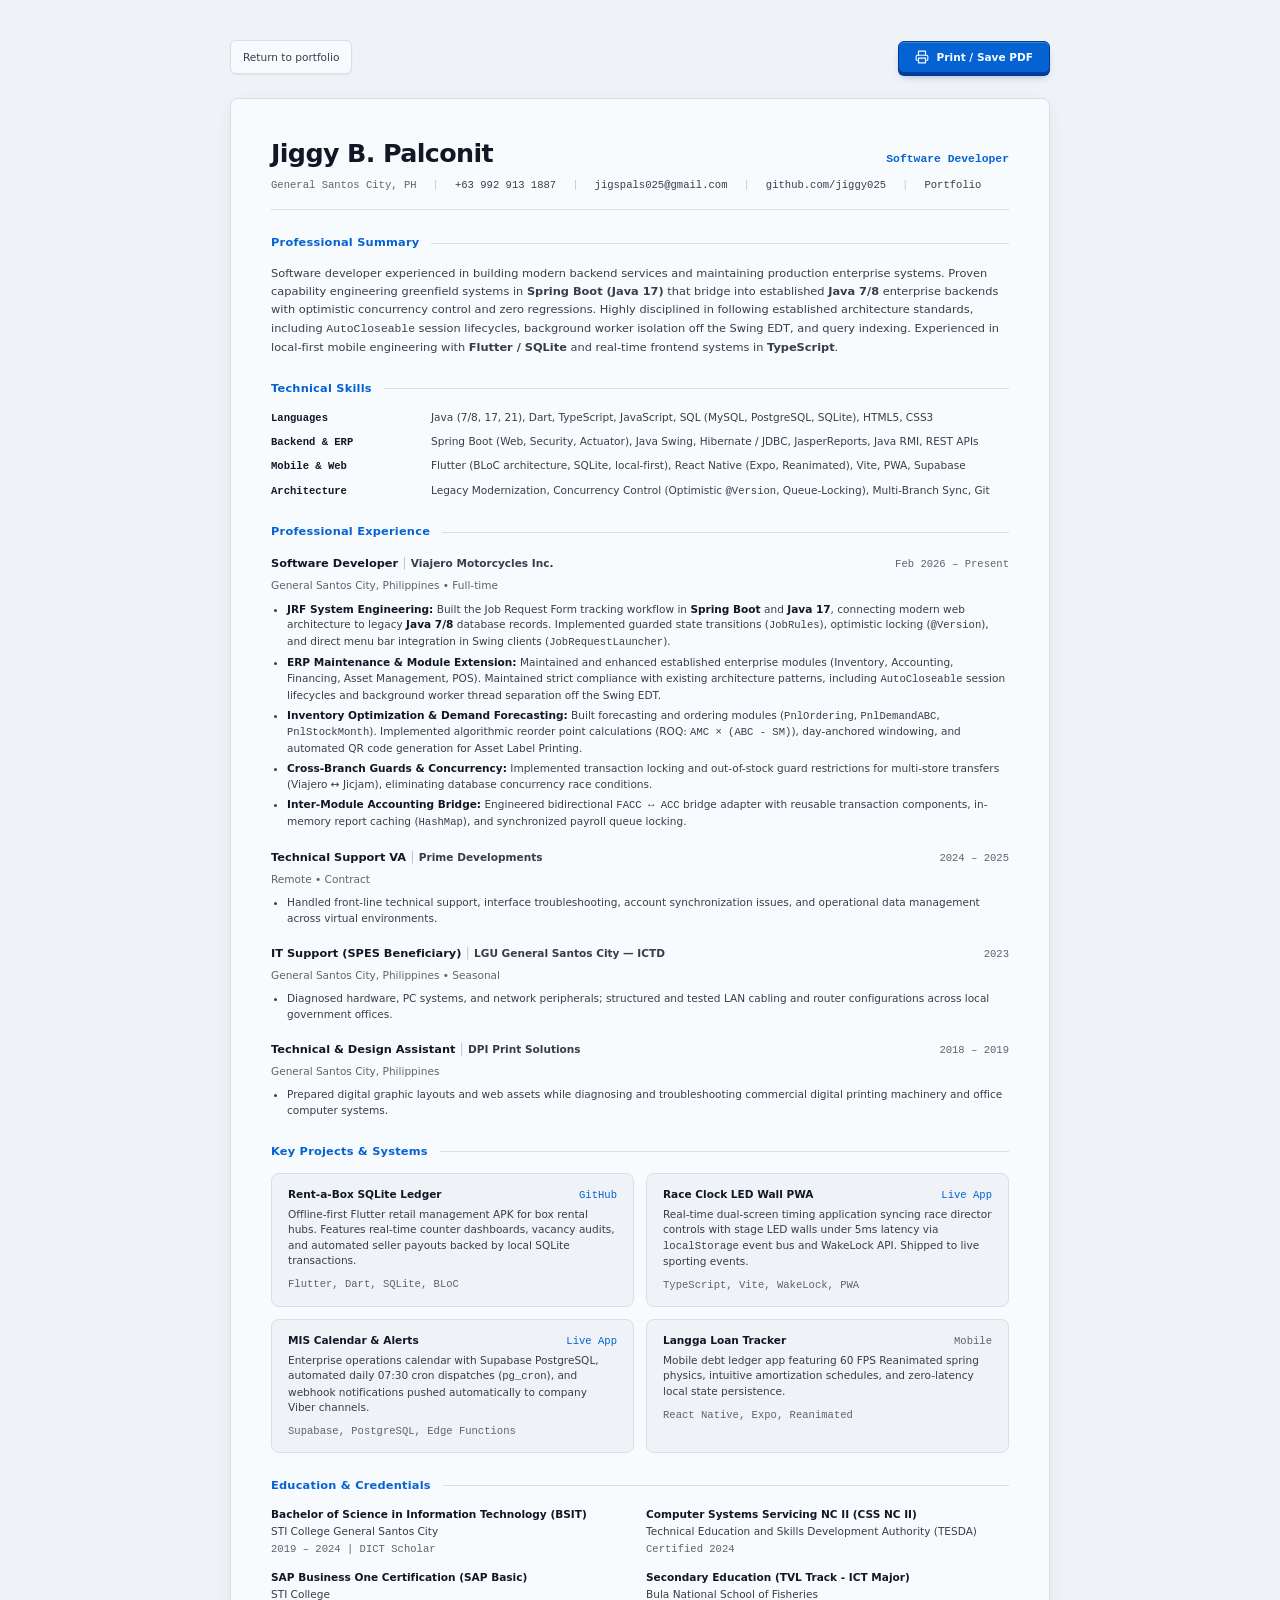
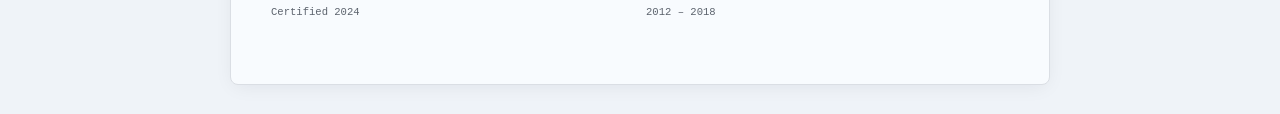
==== resume.html @ b09aa285 "feat(resume): add minimal print-ready CV and markdown resume" ====
<!DOCTYPE html>
<html lang="en">
<head>
  <meta charset="UTF-8">
  <meta name="viewport" content="width=device-width, initial-scale=1.0">
  <title>Jiggy B. Palconit: Resume</title>
  <meta name="description" content="Resume of Jiggy B. Palconit, Software Developer specializing in Java, Spring Boot, Flutter, and TypeScript.">
  <link rel="icon" type="image/svg+xml" href="favicon.svg">
  <link rel="stylesheet" href="tokens.css">
  <style>
    /* Hallmark stamp: minimal print-ready developer resume */
    * {
      box-sizing: border-box;
      margin: 0;
      padding: 0;
      font-variant-ligatures: none;
      font-feature-settings: "liga" 0, "clig" 0;
    }

    html, body {
      overflow-x: clip;
      background: var(--color-paper-2);
      color: var(--color-ink);
      font-family: var(--font-body);
      font-size: 13px;
      line-height: 1.55;
      -webkit-print-color-adjust: exact;
      print-color-adjust: exact;
    }

    body {
      padding: var(--space-xl) var(--space-md);
      display: flex;
      flex-direction: column;
      align-items: center;
    }

    /* Focus visible */
    :focus-visible {
      outline: 2px solid var(--color-focus);
      outline-offset: 2px;
    }

    /* Screen toolbar */
    .toolbar {
      width: 100%;
      max-width: 820px;
      display: flex;
      justify-content: space-between;
      align-items: center;
      margin-bottom: var(--space-lg);
      gap: var(--space-sm);
    }

    .toolbar-link {
      color: var(--color-ink-2);
      text-decoration: none;
      font-size: var(--text-xs);
      font-weight: 500;
      display: inline-flex;
      align-items: center;
      gap: var(--space-xs);
      padding: var(--space-xs) var(--space-sm);
      border-radius: var(--radius-input);
      border: var(--rule-hair) solid var(--color-rule);
      background: var(--color-paper);
      box-shadow: var(--shadow-card);
      transition: color var(--dur-micro) ease, border-color var(--dur-micro) ease;
    }

    .toolbar-link:hover {
      color: var(--color-accent);
      border-color: var(--color-accent-2);
    }

    .toolbar-link:active {
      transform: translateY(1px);
    }

    .toolbar-actions {
      display: flex;
      align-items: center;
      gap: var(--space-sm);
    }

    .btn-print {
      appearance: none;
      border: var(--rule-hair) solid var(--color-accent-edge);
      background: var(--color-accent);
      color: var(--color-accent-ink);
      padding: var(--space-xs) var(--space-md);
      font-size: var(--text-xs);
      font-weight: 600;
      border-radius: var(--radius-input);
      cursor: pointer;
      display: inline-flex;
      align-items: center;
      gap: var(--space-xs);
      box-shadow: var(--shadow-key-accent);
      transition: background-color var(--dur-micro) ease, transform var(--dur-micro) ease;
      font-family: inherit;
    }

    .btn-print:hover {
      background: var(--color-accent-deep);
    }

    .btn-print:active {
      transform: translateY(1px);
      box-shadow: var(--shadow-key-press);
    }

    .btn-print:disabled {
      opacity: 0.6;
      cursor: not-allowed;
    }

    /* Document Sheet */
    .sheet {
      width: 100%;
      max-width: 820px;
      background: var(--color-paper);
      border: var(--rule-hair) solid var(--color-rule);
      border-radius: var(--radius-card);
      box-shadow: 0 4px 20px -4px oklch(21% 0.028 262 / 0.08);
      padding: var(--space-xl) var(--space-xl);
    }

    /* Header */
    .header {
      margin-bottom: var(--space-lg);
      border-bottom: var(--rule-hair) solid var(--color-rule);
      padding-bottom: var(--space-md);
    }

    .header-top {
      display: flex;
      justify-content: space-between;
      align-items: baseline;
      flex-wrap: wrap;
      gap: var(--space-xs);
      margin-bottom: var(--space-2xs);
    }

    .header-title {
      font-family: var(--font-display);
      font-size: var(--text-2xl);
      font-weight: 700;
      letter-spacing: -0.025em;
      color: var(--color-ink);
      line-height: 1.15;
    }

    .header-role {
      font-size: var(--text-sm);
      font-weight: 600;
      color: var(--color-accent);
      font-family: var(--font-outlier);
    }

    .contact-line {
      display: flex;
      flex-wrap: wrap;
      gap: var(--space-xs) var(--space-md);
      font-size: var(--text-xs);
      color: var(--color-muted);
      margin-top: var(--space-xs);
      font-family: var(--font-outlier);
    }

    .contact-line a {
      color: var(--color-ink-2);
      text-decoration: none;
      transition: color var(--dur-micro) ease;
    }

    .contact-line a:hover {
      color: var(--color-accent);
      text-decoration: underline;
    }

    .contact-line a:active {
      color: var(--color-accent-deep);
    }

    .contact-sep {
      color: var(--color-rule-2);
      user-select: none;
    }

    /* Section components */
    .section {
      margin-bottom: var(--space-lg);
    }

    .section-title {
      font-family: var(--font-display);
      font-size: var(--text-sm);
      font-weight: 700;
      letter-spacing: 0.02em;
      color: var(--color-accent);
      margin-bottom: var(--space-sm);
      display: flex;
      align-items: center;
      gap: var(--space-sm);
    }

    .section-title::after {
      content: "";
      flex: 1;
      height: 1px;
      background: var(--color-rule);
    }

    /* Summary */
    .summary-text {
      font-size: var(--text-sm);
      color: var(--color-ink-2);
      line-height: 1.6;
    }

    /* Skills */
    .skills-grid {
      display: grid;
      gap: var(--space-xs);
      font-size: var(--text-xs);
    }

    .skills-row {
      display: grid;
      grid-template-columns: 148px minmax(0, 1fr);
      gap: var(--space-sm);
      align-items: baseline;
    }

    .skills-cat {
      font-family: var(--font-outlier);
      font-size: var(--text-xs);
      font-weight: 600;
      color: var(--color-ink);
    }

    .skills-items {
      color: var(--color-ink-2);
      line-height: 1.5;
    }

    /* Experience entries */
    .entry {
      margin-bottom: var(--space-md);
    }

    .entry:last-child {
      margin-bottom: 0;
    }

    .entry-header {
      display: flex;
      justify-content: space-between;
      align-items: baseline;
      margin-bottom: var(--space-2xs);
      gap: var(--space-sm);
    }

    .entry-title {
      font-size: var(--text-sm);
      font-weight: 700;
      color: var(--color-ink);
    }

    .entry-company {
      font-size: var(--text-xs);
      font-weight: 600;
      color: var(--color-ink-2);
    }

    .entry-date {
      font-family: var(--font-outlier);
      font-size: var(--text-xs);
      color: var(--color-muted);
      white-space: nowrap;
      text-align: right;
    }

    .entry-location {
      font-size: var(--text-xs);
      color: var(--color-muted);
      margin-bottom: var(--space-xs);
    }

    .entry ul {
      list-style-type: disc;
      padding-left: var(--space-md);
      margin-top: var(--space-2xs);
    }

    .entry li {
      font-size: var(--text-xs);
      color: var(--color-ink-2);
      margin-bottom: var(--space-2xs);
      line-height: 1.5;
    }

    .entry li:last-child {
      margin-bottom: 0;
    }

    .entry li strong {
      color: var(--color-ink);
      font-weight: 600;
    }

    /* Projects grid */
    .project-grid {
      display: grid;
      grid-template-columns: repeat(2, minmax(0, 1fr));
      gap: var(--space-sm);
    }

    .project-card {
      border: var(--rule-hair) solid var(--color-rule);
      border-radius: var(--radius-card);
      padding: var(--space-sm) var(--space-md);
      background: var(--color-paper-2);
    }

    .project-card-header {
      display: flex;
      justify-content: space-between;
      align-items: baseline;
      margin-bottom: var(--space-2xs);
      gap: var(--space-xs);
    }

    .project-name {
      font-size: var(--text-xs);
      font-weight: 700;
      color: var(--color-ink);
    }

    .project-link {
      font-family: var(--font-outlier);
      font-size: var(--text-xs);
      color: var(--color-accent);
      text-decoration: none;
    }

    .project-link:hover {
      text-decoration: underline;
    }

    .project-desc {
      font-size: var(--text-xs);
      color: var(--color-ink-2);
      line-height: 1.45;
      margin-bottom: var(--space-xs);
    }

    .project-tech {
      font-family: var(--font-outlier);
      font-size: var(--text-xs);
      color: var(--color-muted);
    }

    /* Education */
    .edu-grid {
      display: grid;
      grid-template-columns: repeat(2, minmax(0, 1fr));
      gap: var(--space-sm);
    }

    .edu-item {
      font-size: var(--text-xs);
    }

    .edu-deg {
      font-weight: 700;
      color: var(--color-ink);
    }

    .edu-school {
      color: var(--color-ink-2);
      font-size: var(--text-xs);
    }

    .edu-meta {
      font-family: var(--font-outlier);
      font-size: var(--text-xs);
      color: var(--color-muted);
      margin-top: var(--space-3xs);
    }

    /* Print Styles */
    @media print {
      html, body {
        background: #ffffff;
        padding: 0;
        margin: 0;
      }

      @page {
        size: A4 portrait;
        margin: 10mm 14mm 10mm 14mm;
      }

      .no-print {
        display: none !important;
      }

      .sheet {
        border: none;
        box-shadow: none;
        padding: 0;
        max-width: 100%;
        border-radius: 0;
        background: #ffffff;
      }

      .entry, .project-card, .edu-item {
        break-inside: avoid;
        page-break-inside: avoid;
      }

      .section-title {
        break-after: avoid;
        page-break-after: avoid;
      }

      .project-card {
        background: transparent;
        border: 1px solid var(--color-rule);
      }
    }

    @media (max-width: 680px) {
      body {
        padding: var(--space-md) var(--space-xs);
      }

      .sheet {
        padding: var(--space-lg) var(--space-md);
      }

      .skills-row {
        grid-template-columns: minmax(0, 1fr);
        gap: var(--space-2xs);
      }

      .project-grid, .edu-grid {
        grid-template-columns: minmax(0, 1fr);
      }
    }
  </style>
</head>
<body>

  <!-- Screen-only Toolbar -->
  <div class="toolbar no-print">
    <a href="index.html" class="toolbar-link" aria-label="Return to portfolio">
      Return to portfolio
    </a>
    <div class="toolbar-actions">
      <button type="button" class="btn-print" onclick="window.print()">
        <svg width="14" height="14" viewBox="0 0 24 24" fill="none" stroke="currentColor" stroke-width="2" stroke-linecap="round" stroke-linejoin="round" aria-hidden="true">
          <polyline points="6 9 6 2 18 2 18 9"></polyline>
          <path d="M6 18H4a2 2 0 0 1-2-2v-5a2 2 0 0 1 2-2h16a2 2 0 0 1 2 2v5a2 2 0 0 1-2 2h-2"></path>
          <rect x="6" y="14" width="12" height="8"></rect>
        </svg>
        Print / Save PDF
      </button>
    </div>
  </div>

  <!-- Resume Sheet -->
  <main class="sheet">

    <!-- Header -->
    <header class="header">
      <div class="header-top">
        <h1 class="header-title">Jiggy B. Palconit</h1>
        <div class="header-role">Software Developer</div>
      </div>
      <div class="contact-line">
        <span>General Santos City, PH</span>
        <span class="contact-sep">|</span>
        <a href="tel:+639929131887">+63 992 913 1887</a>
        <span class="contact-sep">|</span>
        <a href="mailto:jigspals025@gmail.com">jigspals025@gmail.com</a>
        <span class="contact-sep">|</span>
        <a href="https://github.com/jiggy025" target="_blank" rel="noopener">github.com/jiggy025</a>
        <span class="contact-sep">|</span>
        <a href="https://jiggy025.github.io" target="_blank" rel="noopener">Portfolio</a>
      </div>
    </header>

    <!-- Professional Summary -->
    <section class="section">
      <h2 class="section-title">Professional Summary</h2>
      <p class="summary-text">
        Software developer experienced in building modern backend services and maintaining production enterprise systems. Proven capability engineering greenfield systems in <strong>Spring Boot (Java 17)</strong> that bridge into established <strong>Java 7/8</strong> enterprise backends with optimistic concurrency control and zero regressions. Highly disciplined in following established architecture standards, including <code>AutoCloseable</code> session lifecycles, background worker isolation off the Swing EDT, and query indexing. Experienced in local-first mobile engineering with <strong>Flutter / SQLite</strong> and real-time frontend systems in <strong>TypeScript</strong>.
      </p>
    </section>

    <!-- Technical Skills -->
    <section class="section">
      <h2 class="section-title">Technical Skills</h2>
      <div class="skills-grid">
        <div class="skills-row">
          <div class="skills-cat">Languages</div>
          <div class="skills-items">Java (7/8, 17, 21), Dart, TypeScript, JavaScript, SQL (MySQL, PostgreSQL, SQLite), HTML5, CSS3</div>
        </div>
        <div class="skills-row">
          <div class="skills-cat">Backend &amp; ERP</div>
          <div class="skills-items">Spring Boot (Web, Security, Actuator), Java Swing, Hibernate / JDBC, JasperReports, Java RMI, REST APIs</div>
        </div>
        <div class="skills-row">
          <div class="skills-cat">Mobile &amp; Web</div>
          <div class="skills-items">Flutter (BLoC architecture, SQLite, local-first), React Native (Expo, Reanimated), Vite, PWA, Supabase</div>
        </div>
        <div class="skills-row">
          <div class="skills-cat">Architecture</div>
          <div class="skills-items">Legacy Modernization, Concurrency Control (Optimistic <code>@Version</code>, Queue-Locking), Multi-Branch Sync, Git</div>
        </div>
      </div>
    </section>

    <!-- Professional Experience -->
    <section class="section">
      <h2 class="section-title">Professional Experience</h2>

      <article class="entry">
        <div class="entry-header">
          <div>
            <span class="entry-title">Software Developer</span>
            <span class="contact-sep">|</span>
            <span class="entry-company">Viajero Motorcycles Inc.</span>
          </div>
          <div class="entry-date">Feb 2026 – Present</div>
        </div>
        <div class="entry-location">General Santos City, Philippines &bull; Full-time</div>
        <ul>
          <li><strong>JRF System Engineering:</strong> Built the Job Request Form tracking workflow in <strong>Spring Boot</strong> and <strong>Java 17</strong>, connecting modern web architecture to legacy <strong>Java 7/8</strong> database records. Implemented guarded state transitions (<code>JobRules</code>), optimistic locking (<code>@Version</code>), and direct menu bar integration in Swing clients (<code>JobRequestLauncher</code>).</li>
          <li><strong>ERP Maintenance &amp; Module Extension:</strong> Maintained and enhanced established enterprise modules (Inventory, Accounting, Financing, Asset Management, POS). Maintained strict compliance with existing architecture patterns, including <code>AutoCloseable</code> session lifecycles and background worker thread separation off the Swing EDT.</li>
          <li><strong>Inventory Optimization &amp; Demand Forecasting:</strong> Built forecasting and ordering modules (<code>PnlOrdering</code>, <code>PnlDemandABC</code>, <code>PnlStockMonth</code>). Implemented algorithmic reorder point calculations (ROQ: <code>AMC &times; (ABC - SM)</code>), day-anchored windowing, and automated QR code generation for Asset Label Printing.</li>
          <li><strong>Cross-Branch Guards &amp; Concurrency:</strong> Implemented transaction locking and out-of-stock guard restrictions for multi-store transfers (Viajero &harr; Jicjam), eliminating database concurrency race conditions.</li>
          <li><strong>Inter-Module Accounting Bridge:</strong> Engineered bidirectional <code>FACC &harr; ACC</code> bridge adapter with reusable transaction components, in-memory report caching (<code>HashMap</code>), and synchronized payroll queue locking.</li>
        </ul>
      </article>

      <article class="entry">
        <div class="entry-header">
          <div>
            <span class="entry-title">Technical Support VA</span>
            <span class="contact-sep">|</span>
            <span class="entry-company">Prime Developments</span>
          </div>
          <div class="entry-date">2024 – 2025</div>
        </div>
        <div class="entry-location">Remote &bull; Contract</div>
        <ul>
          <li>Handled front-line technical support, interface troubleshooting, account synchronization issues, and operational data management across virtual environments.</li>
        </ul>
      </article>

      <article class="entry">
        <div class="entry-header">
          <div>
            <span class="entry-title">IT Support (SPES Beneficiary)</span>
            <span class="contact-sep">|</span>
            <span class="entry-company">LGU General Santos City — ICTD</span>
          </div>
          <div class="entry-date">2023</div>
        </div>
        <div class="entry-location">General Santos City, Philippines &bull; Seasonal</div>
        <ul>
          <li>Diagnosed hardware, PC systems, and network peripherals; structured and tested LAN cabling and router configurations across local government offices.</li>
        </ul>
      </article>

      <article class="entry">
        <div class="entry-header">
          <div>
            <span class="entry-title">Technical &amp; Design Assistant</span>
            <span class="contact-sep">|</span>
            <span class="entry-company">DPI Print Solutions</span>
          </div>
          <div class="entry-date">2018 – 2019</div>
        </div>
        <div class="entry-location">General Santos City, Philippines</div>
        <ul>
          <li>Prepared digital graphic layouts and web assets while diagnosing and troubleshooting commercial digital printing machinery and office computer systems.</li>
        </ul>
      </article>
    </section>

    <!-- Key Projects -->
    <section class="section">
      <h2 class="section-title">Key Projects &amp; Systems</h2>
      <div class="project-grid">

        <div class="project-card">
          <div class="project-card-header">
            <span class="project-name">Rent-a-Box SQLite Ledger</span>
            <a href="https://github.com/jiggy025/rent-a-box-sys" target="_blank" rel="noopener" class="project-link">GitHub</a>
          </div>
          <p class="project-desc">Offline-first Flutter retail management APK for box rental hubs. Features real-time counter dashboards, vacancy audits, and automated seller payouts backed by local SQLite transactions.</p>
          <div class="project-tech">Flutter, Dart, SQLite, BLoC</div>
        </div>

        <div class="project-card">
          <div class="project-card-header">
            <span class="project-name">Race Clock LED Wall PWA</span>
            <a href="https://race-clock-ten.vercel.app/" target="_blank" rel="noopener" class="project-link">Live App</a>
          </div>
          <p class="project-desc">Real-time dual-screen timing application syncing race director controls with stage LED walls under 5ms latency via <code>localStorage</code> event bus and WakeLock API. Shipped to live sporting events.</p>
          <div class="project-tech">TypeScript, Vite, WakeLock, PWA</div>
        </div>

        <div class="project-card">
          <div class="project-card-header">
            <span class="project-name">MIS Calendar &amp; Alerts</span>
            <a href="https://codexus-calendar.netlify.app" target="_blank" rel="noopener" class="project-link">Live App</a>
          </div>
          <p class="project-desc">Enterprise operations calendar with Supabase PostgreSQL, automated daily 07:30 cron dispatches (<code>pg_cron</code>), and webhook notifications pushed automatically to company Viber channels.</p>
          <div class="project-tech">Supabase, PostgreSQL, Edge Functions</div>
        </div>

        <div class="project-card">
          <div class="project-card-header">
            <span class="project-name">Langga Loan Tracker</span>
            <span class="project-tech">Mobile</span>
          </div>
          <p class="project-desc">Mobile debt ledger app featuring 60 FPS Reanimated spring physics, intuitive amortization schedules, and zero-latency local state persistence.</p>
          <div class="project-tech">React Native, Expo, Reanimated</div>
        </div>

      </div>
    </section>

    <!-- Education & Certifications -->
    <section class="section">
      <h2 class="section-title">Education &amp; Credentials</h2>
      <div class="edu-grid">
        <div class="edu-item">
          <div class="edu-deg">Bachelor of Science in Information Technology (BSIT)</div>
          <div class="edu-school">STI College General Santos City</div>
          <div class="edu-meta">2019 – 2024 | DICT Scholar</div>
        </div>
        <div class="edu-item">
          <div class="edu-deg">Computer Systems Servicing NC II (CSS NC II)</div>
          <div class="edu-school">Technical Education and Skills Development Authority (TESDA)</div>
          <div class="edu-meta">Certified 2024</div>
        </div>
        <div class="edu-item">
          <div class="edu-deg">SAP Business One Certification (SAP Basic)</div>
          <div class="edu-school">STI College</div>
          <div class="edu-meta">Certified 2024</div>
        </div>
        <div class="edu-item">
          <div class="edu-deg">Secondary Education (TVL Track - ICT Major)</div>
          <div class="edu-school">Bula National School of Fisheries</div>
          <div class="edu-meta">2012 – 2018</div>
        </div>
      </div>
    </section>

  </main>

</body>
</html>
---- tokens.css ----
:root {
  color-scheme: light;
  --space-3xs: 2px; --space-2xs: 4px; --space-xs: 8px; --space-sm: 12px; --space-md: 16px; --space-lg: 24px; --space-xl: 40px; --space-2xl: 64px; --space-3xl: 96px; --space-4xl: 144px;
  --text-xs: 0.8125rem; --text-sm: 0.875rem; --text-md: 1rem; --text-lg: 1.25rem; --text-xl: 1.5625rem; --text-2xl: 1.953rem; --text-3xl: 2.441rem;
  --text-display-s: clamp(2.25rem, 4vw + 0.5rem, 3.75rem); --text-display: clamp(2.75rem, 5vw + 1rem, 5.25rem);
  --text-section: clamp(2rem, 2.5vw + 1rem, 3.5rem); --text-title: clamp(1.25rem, 0.75vw + 0.875rem, 1.625rem); --text-lead: clamp(1.125rem, 0.35vw + 1rem, 1.375rem);
  --ease-out: cubic-bezier(0.16, 1, 0.3, 1); --ease-in: cubic-bezier(0.7, 0, 0.84, 0); --ease-in-out: cubic-bezier(0.65, 0, 0.35, 1);
  --dur-micro: 120ms; --dur-short: 220ms; --dur-long: 420ms;
  --color-error: oklch(52% 0.19 27); --color-success: oklch(50% 0.12 150);
  --container: 1440px; --gutter: 64px; --gap-columns: 32px; --section-gap-s: 120px; --section-gap: 144px; --section-gap-l: 176px;
  --z-base: 1; --z-raised: 10; --z-dropdown: 100; --z-sticky: 200; --z-sticky-nav: 300; --z-modal: 400; --z-toast: 500; --z-tooltip: 600;
  --color-paper: oklch(98.6% 0.005 250); --color-paper-2: oklch(96.2% 0.008 252); --color-paper-3: oklch(93% 0.011 252);
  --color-ink: oklch(21% 0.028 262); --color-ink-2: oklch(36% 0.022 260); --color-muted: oklch(50% 0.018 258);
  --color-rule: oklch(90% 0.009 252); --color-rule-2: oklch(83% 0.012 252);
  --color-graphite: oklch(21% 0.024 262); --color-graphite-2: oklch(26.5% 0.026 262); --color-graphite-ink: oklch(93% 0.010 250); --color-graphite-muted: oklch(69% 0.022 256);
  --color-accent: oklch(52% 0.19 258); --color-accent-2: oklch(76% 0.13 254); --color-accent-wash: oklch(95% 0.028 256); --color-accent-ink: oklch(98.6% 0.005 250); --color-focus: oklch(52% 0.19 258);
  --color-accent-deep: oklch(43% 0.2 262); --color-accent-edge: oklch(39% 0.16 260);
  --color-glyph-1: oklch(89% 0.025 254); --color-glyph-2: oklch(81% 0.045 255); --color-glyph-3: oklch(70% 0.085 256); --color-glyph-4: oklch(60% 0.13 257);
  --color-graphite-glyph-1: oklch(33% 0.03 262); --color-graphite-glyph-2: oklch(41% 0.05 260); --color-graphite-glyph-3: oklch(53% 0.1 258);
  --color-key-face: oklch(99.4% 0.003 250); --color-key-edge: oklch(80% 0.016 254);
  --font-display: "Familjen Grotesk", system-ui, sans-serif; --font-body: "IBM Plex Sans", system-ui, sans-serif;
  --font-outlier: "JetBrains Mono", ui-monospace, monospace;
  --radius-card: 8px; --radius-input: 6px; --radius-pill: 999px;
  --cell-w: 8px; --cell-h: 16px; --cut: 8px; --cut-l: 16px;
  --rule-hair: 1px; --shadow-card: 0 1px 2px oklch(21% 0.028 262 / 0.06);
  --shadow-key: 0 3px 0 0 var(--color-key-edge), 0 6px 8px -4px oklch(21% 0.028 262 / 0.28), inset 0 1px 0 oklch(100% 0 0 / 0.9);
  --shadow-key-accent: 0 3px 0 0 var(--color-accent-edge), 0 6px 8px -4px oklch(30% 0.12 260 / 0.45), inset 0 1px 0 oklch(100% 0 0 / 0.22);
  --shadow-key-press: inset 0 1px 2px oklch(21% 0.028 262 / 0.14);
  --tracking-display: -0.028em; --display-weight: 600;

  /* Page aliases: the names hallmark.css uses, mapped onto Cobalt's own materials */
  --color-accent-text: var(--color-accent);
  --color-screen: var(--color-graphite); --color-screen-2: var(--color-graphite-2);
  --color-screen-ink: var(--color-graphite-ink); --color-screen-muted: var(--color-graphite-muted);
  --color-code-kw: var(--color-accent-2); --color-code-fn: var(--color-accent-2);
  --color-code-str: var(--color-graphite-ink); --color-code-cmt: var(--color-graphite-muted);
  --color-scrim: oklch(21% 0.028 262 / 0.92);
  --font-code: var(--font-outlier);
  --radius-control: var(--radius-input); --radius-media: var(--radius-card);
  --text-figure: clamp(2.75rem, 3vw + 1.25rem, 4.25rem);
  --container: 1280px; --gutter: 48px; --section-gap: 160px;
}
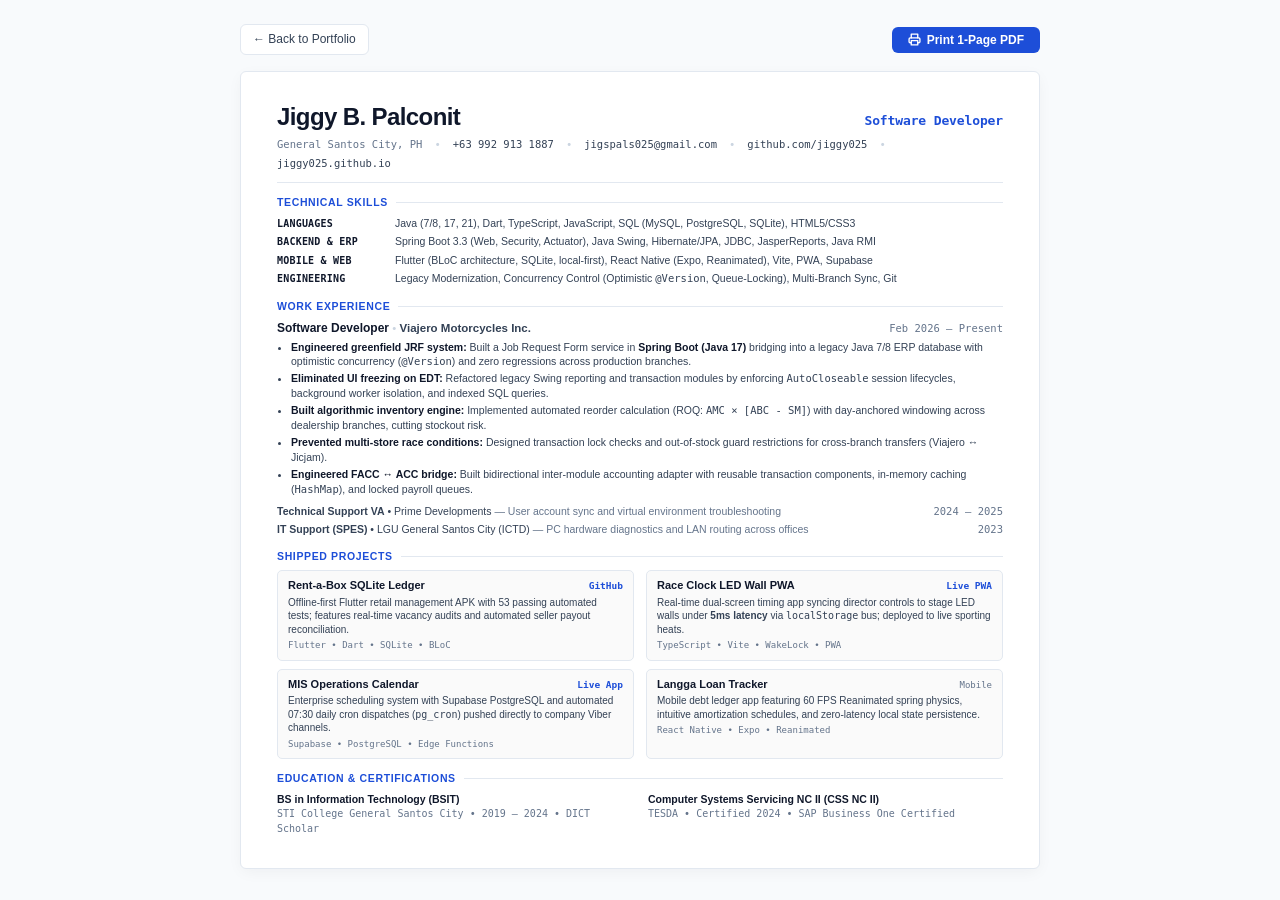
==== commit 19e8a966: "refactor(resume): streamline to 1-page high-impact format using Google XYZ formula" ====
--- a/resume.html
+++ b/resume.html
@@ -3,12 +3,11 @@
 <head>
   <meta charset="UTF-8">
   <meta name="viewport" content="width=device-width, initial-scale=1.0">
-  <title>Jiggy B. Palconit: Resume</title>
-  <meta name="description" content="Resume of Jiggy B. Palconit, Software Developer specializing in Java, Spring Boot, Flutter, and TypeScript.">
+  <title>Jiggy B. Palconit — Software Developer Resume</title>
+  <meta name="description" content="One-page resume of Jiggy B. Palconit, Software Developer specializing in Java, Spring Boot, Flutter, and TypeScript.">
   <link rel="icon" type="image/svg+xml" href="favicon.svg">
-  <link rel="stylesheet" href="tokens.css">
   <style>
-    /* Hallmark stamp: minimal print-ready developer resume */
+    /* 1-Page High-Impact Tech Resume */
     * {
       box-sizing: border-box;
       margin: 0;
@@ -17,380 +16,347 @@
       font-feature-settings: "liga" 0, "clig" 0;
     }
 
+    :root {
+      --ink: #0f172a;
+      --ink-muted: #334155;
+      --ink-subtle: #64748b;
+      --accent: #1d4ed8;
+      --accent-hover: #1e40af;
+      --border: #e2e8f0;
+      --bg: #f8fafc;
+      --card-bg: #ffffff;
+      --font-sans: -apple-system, BlinkMacSystemFont, "Segoe UI", Roboto, "Helvetica Neue", Arial, sans-serif;
+      --font-mono: "JetBrains Mono", Consolas, "SF Mono", monospace;
+    }
+
     html, body {
-      overflow-x: clip;
-      background: var(--color-paper-2);
-      color: var(--color-ink);
-      font-family: var(--font-body);
-      font-size: 13px;
-      line-height: 1.55;
+      background: var(--bg);
+      color: var(--ink);
+      font-family: var(--font-sans);
+      font-size: 11.5px;
+      line-height: 1.45;
       -webkit-print-color-adjust: exact;
       print-color-adjust: exact;
+      overflow-x: hidden;
     }
 
     body {
-      padding: var(--space-xl) var(--space-md);
+      padding: 24px 16px;
       display: flex;
       flex-direction: column;
       align-items: center;
     }
 
-    /* Focus visible */
-    :focus-visible {
-      outline: 2px solid var(--color-focus);
-      outline-offset: 2px;
-    }
-
-    /* Screen toolbar */
-    .toolbar {
+    /* Top Action Bar (Screen Only) */
+    .top-bar {
       width: 100%;
-      max-width: 820px;
+      max-width: 800px;
       display: flex;
       justify-content: space-between;
       align-items: center;
-      margin-bottom: var(--space-lg);
-      gap: var(--space-sm);
-    }
-
-    .toolbar-link {
-      color: var(--color-ink-2);
+      margin-bottom: 16px;
+      gap: 12px;
+    }
+
+    .btn-back {
+      color: var(--ink-muted);
       text-decoration: none;
-      font-size: var(--text-xs);
+      font-size: 12px;
       font-weight: 500;
+      padding: 6px 12px;
+      border-radius: 6px;
+      border: 1px solid var(--border);
+      background: #ffffff;
       display: inline-flex;
       align-items: center;
-      gap: var(--space-xs);
-      padding: var(--space-xs) var(--space-sm);
-      border-radius: var(--radius-input);
-      border: var(--rule-hair) solid var(--color-rule);
-      background: var(--color-paper);
-      box-shadow: var(--shadow-card);
-      transition: color var(--dur-micro) ease, border-color var(--dur-micro) ease;
-    }
-
-    .toolbar-link:hover {
-      color: var(--color-accent);
-      border-color: var(--color-accent-2);
-    }
-
-    .toolbar-link:active {
-      transform: translateY(1px);
-    }
-
-    .toolbar-actions {
-      display: flex;
-      align-items: center;
-      gap: var(--space-sm);
+      gap: 6px;
+      transition: all 0.15s ease;
+    }
+
+    .btn-back:hover {
+      color: var(--accent);
+      border-color: #cbd5e1;
     }
 
     .btn-print {
       appearance: none;
-      border: var(--rule-hair) solid var(--color-accent-edge);
-      background: var(--color-accent);
-      color: var(--color-accent-ink);
-      padding: var(--space-xs) var(--space-md);
-      font-size: var(--text-xs);
+      border: none;
+      background: var(--accent);
+      color: #ffffff;
+      padding: 6px 16px;
+      font-size: 12px;
       font-weight: 600;
-      border-radius: var(--radius-input);
+      border-radius: 6px;
       cursor: pointer;
       display: inline-flex;
       align-items: center;
-      gap: var(--space-xs);
-      box-shadow: var(--shadow-key-accent);
-      transition: background-color var(--dur-micro) ease, transform var(--dur-micro) ease;
+      gap: 6px;
+      transition: background 0.15s ease;
       font-family: inherit;
     }
 
     .btn-print:hover {
-      background: var(--color-accent-deep);
-    }
-
-    .btn-print:active {
-      transform: translateY(1px);
-      box-shadow: var(--shadow-key-press);
-    }
-
-    .btn-print:disabled {
-      opacity: 0.6;
-      cursor: not-allowed;
-    }
-
-    /* Document Sheet */
+      background: var(--accent-hover);
+    }
+
+    /* 1-Page Paper Sheet */
     .sheet {
       width: 100%;
-      max-width: 820px;
-      background: var(--color-paper);
-      border: var(--rule-hair) solid var(--color-rule);
-      border-radius: var(--radius-card);
-      box-shadow: 0 4px 20px -4px oklch(21% 0.028 262 / 0.08);
-      padding: var(--space-xl) var(--space-xl);
+      max-width: 800px;
+      background: var(--card-bg);
+      border: 1px solid var(--border);
+      border-radius: 6px;
+      box-shadow: 0 4px 16px -2px rgba(15, 23, 42, 0.05);
+      padding: 32px 36px;
     }
 
     /* Header */
     .header {
-      margin-bottom: var(--space-lg);
-      border-bottom: var(--rule-hair) solid var(--color-rule);
-      padding-bottom: var(--space-md);
-    }
-
-    .header-top {
+      margin-bottom: 12px;
+      border-bottom: 1.5px solid var(--border);
+      padding-bottom: 10px;
+    }
+
+    .header-main {
       display: flex;
       justify-content: space-between;
       align-items: baseline;
       flex-wrap: wrap;
-      gap: var(--space-xs);
-      margin-bottom: var(--space-2xs);
-    }
-
-    .header-title {
-      font-family: var(--font-display);
-      font-size: var(--text-2xl);
+      gap: 8px;
+    }
+
+    .header-name {
+      font-size: 24px;
+      font-weight: 800;
+      letter-spacing: -0.025em;
+      color: var(--ink);
+      line-height: 1.1;
+    }
+
+    .header-role {
+      font-size: 13px;
       font-weight: 700;
-      letter-spacing: -0.025em;
-      color: var(--color-ink);
-      line-height: 1.15;
-    }
-
-    .header-role {
-      font-size: var(--text-sm);
-      font-weight: 600;
-      color: var(--color-accent);
-      font-family: var(--font-outlier);
-    }
-
-    .contact-line {
+      color: var(--accent);
+      font-family: var(--font-mono);
+      letter-spacing: -0.01em;
+    }
+
+    .contact-row {
       display: flex;
       flex-wrap: wrap;
-      gap: var(--space-xs) var(--space-md);
-      font-size: var(--text-xs);
-      color: var(--color-muted);
-      margin-top: var(--space-xs);
-      font-family: var(--font-outlier);
-    }
-
-    .contact-line a {
-      color: var(--color-ink-2);
+      gap: 4px 12px;
+      font-size: 10.5px;
+      color: var(--ink-subtle);
+      margin-top: 6px;
+      font-family: var(--font-mono);
+    }
+
+    .contact-row a {
+      color: var(--ink-muted);
       text-decoration: none;
-      transition: color var(--dur-micro) ease;
-    }
-
-    .contact-line a:hover {
-      color: var(--color-accent);
+    }
+
+    .contact-row a:hover {
+      color: var(--accent);
       text-decoration: underline;
     }
 
-    .contact-line a:active {
-      color: var(--color-accent-deep);
-    }
-
     .contact-sep {
-      color: var(--color-rule-2);
-      user-select: none;
-    }
-
-    /* Section components */
+      color: #cbd5e1;
+    }
+
+    /* Section Structure */
     .section {
-      margin-bottom: var(--space-lg);
+      margin-bottom: 12px;
     }
 
     .section-title {
-      font-family: var(--font-display);
-      font-size: var(--text-sm);
-      font-weight: 700;
-      letter-spacing: 0.02em;
-      color: var(--color-accent);
-      margin-bottom: var(--space-sm);
+      font-size: 10.5px;
+      font-weight: 800;
+      text-transform: uppercase;
+      letter-spacing: 0.06em;
+      color: var(--accent);
+      margin-bottom: 6px;
       display: flex;
       align-items: center;
-      gap: var(--space-sm);
+      gap: 8px;
     }
 
     .section-title::after {
       content: "";
       flex: 1;
       height: 1px;
-      background: var(--color-rule);
-    }
-
-    /* Summary */
-    .summary-text {
-      font-size: var(--text-sm);
-      color: var(--color-ink-2);
-      line-height: 1.6;
-    }
-
-    /* Skills */
-    .skills-grid {
+      background: var(--border);
+    }
+
+    /* Skills: Tight matrix */
+    .skills-table {
       display: grid;
-      gap: var(--space-xs);
-      font-size: var(--text-xs);
+      gap: 3px;
+      font-size: 10.5px;
     }
 
     .skills-row {
       display: grid;
-      grid-template-columns: 148px minmax(0, 1fr);
-      gap: var(--space-sm);
+      grid-template-columns: 110px minmax(0, 1fr);
+      gap: 8px;
       align-items: baseline;
     }
 
-    .skills-cat {
-      font-family: var(--font-outlier);
-      font-size: var(--text-xs);
-      font-weight: 600;
-      color: var(--color-ink);
-    }
-
-    .skills-items {
-      color: var(--color-ink-2);
-      line-height: 1.5;
-    }
-
-    /* Experience entries */
-    .entry {
-      margin-bottom: var(--space-md);
-    }
-
-    .entry:last-child {
-      margin-bottom: 0;
-    }
-
-    .entry-header {
+    .skills-label {
+      font-weight: 700;
+      color: var(--ink);
+      font-family: var(--font-mono);
+      font-size: 10px;
+      text-transform: uppercase;
+      letter-spacing: 0.02em;
+    }
+
+    .skills-body {
+      color: var(--ink-muted);
+      line-height: 1.4;
+    }
+
+    /* Experience */
+    .role-block {
+      margin-bottom: 8px;
+    }
+
+    .role-header {
       display: flex;
       justify-content: space-between;
       align-items: baseline;
-      margin-bottom: var(--space-2xs);
-      gap: var(--space-sm);
-    }
-
-    .entry-title {
-      font-size: var(--text-sm);
+      margin-bottom: 2px;
+    }
+
+    .role-title {
+      font-size: 12px;
       font-weight: 700;
-      color: var(--color-ink);
-    }
-
-    .entry-company {
-      font-size: var(--text-xs);
+      color: var(--ink);
+    }
+
+    .role-company {
+      font-size: 11.5px;
       font-weight: 600;
-      color: var(--color-ink-2);
-    }
-
-    .entry-date {
-      font-family: var(--font-outlier);
-      font-size: var(--text-xs);
-      color: var(--color-muted);
+      color: var(--ink-muted);
+    }
+
+    .role-date {
+      font-family: var(--font-mono);
+      font-size: 10.5px;
+      color: var(--ink-subtle);
       white-space: nowrap;
-      text-align: right;
-    }
-
-    .entry-location {
-      font-size: var(--text-xs);
-      color: var(--color-muted);
-      margin-bottom: var(--space-xs);
-    }
-
-    .entry ul {
+    }
+
+    .role-bullets {
       list-style-type: disc;
-      padding-left: var(--space-md);
-      margin-top: var(--space-2xs);
-    }
-
-    .entry li {
-      font-size: var(--text-xs);
-      color: var(--color-ink-2);
-      margin-bottom: var(--space-2xs);
-      line-height: 1.5;
-    }
-
-    .entry li:last-child {
-      margin-bottom: 0;
-    }
-
-    .entry li strong {
-      color: var(--color-ink);
+      padding-left: 14px;
+      margin-top: 2px;
+    }
+
+    .role-bullets li {
+      font-size: 10.5px;
+      color: var(--ink-muted);
+      margin-bottom: 2.5px;
+      line-height: 1.4;
+    }
+
+    .role-bullets strong {
+      color: var(--ink);
       font-weight: 600;
     }
 
-    /* Projects grid */
-    .project-grid {
+    /* Prior Experience (1-line compact) */
+    .prior-list {
+      display: grid;
+      gap: 2px;
+      font-size: 10.5px;
+      color: var(--ink-muted);
+      margin-top: 2px;
+    }
+
+    .prior-item {
+      display: flex;
+      justify-content: space-between;
+      align-items: baseline;
+    }
+
+    .prior-desc {
+      color: var(--ink-subtle);
+    }
+
+    /* Projects: 2-column compact grid */
+    .projects-grid {
       display: grid;
       grid-template-columns: repeat(2, minmax(0, 1fr));
-      gap: var(--space-sm);
-    }
-
-    .project-card {
-      border: var(--rule-hair) solid var(--color-rule);
-      border-radius: var(--radius-card);
-      padding: var(--space-sm) var(--space-md);
-      background: var(--color-paper-2);
-    }
-
-    .project-card-header {
+      gap: 8px 12px;
+    }
+
+    .proj-item {
+      border: 1px solid var(--border);
+      border-radius: 5px;
+      padding: 7px 10px;
+      background: #fafafa;
+    }
+
+    .proj-top {
       display: flex;
       justify-content: space-between;
       align-items: baseline;
-      margin-bottom: var(--space-2xs);
-      gap: var(--space-xs);
-    }
-
-    .project-name {
-      font-size: var(--text-xs);
+      margin-bottom: 2px;
+    }
+
+    .proj-name {
       font-weight: 700;
-      color: var(--color-ink);
-    }
-
-    .project-link {
-      font-family: var(--font-outlier);
-      font-size: var(--text-xs);
-      color: var(--color-accent);
+      font-size: 11px;
+      color: var(--ink);
+    }
+
+    .proj-link {
+      font-family: var(--font-mono);
+      font-size: 9.5px;
+      color: var(--accent);
       text-decoration: none;
-    }
-
-    .project-link:hover {
+      font-weight: 600;
+    }
+
+    .proj-link:hover {
       text-decoration: underline;
     }
 
-    .project-desc {
-      font-size: var(--text-xs);
-      color: var(--color-ink-2);
-      line-height: 1.45;
-      margin-bottom: var(--space-xs);
-    }
-
-    .project-tech {
-      font-family: var(--font-outlier);
-      font-size: var(--text-xs);
-      color: var(--color-muted);
-    }
-
-    /* Education */
-    .edu-grid {
+    .proj-desc {
+      font-size: 10px;
+      color: var(--ink-muted);
+      line-height: 1.35;
+      margin-bottom: 3px;
+    }
+
+    .proj-tech {
+      font-family: var(--font-mono);
+      font-size: 9px;
+      color: var(--ink-subtle);
+    }
+
+    /* Education & Certifications: Compact 2-column */
+    .edu-row {
       display: grid;
-      grid-template-columns: repeat(2, minmax(0, 1fr));
-      gap: var(--space-sm);
-    }
-
-    .edu-item {
-      font-size: var(--text-xs);
-    }
-
-    .edu-deg {
+      grid-template-columns: minmax(0, 1fr) minmax(0, 1fr);
+      gap: 6px 16px;
+      font-size: 10.5px;
+    }
+
+    .edu-entry-title {
       font-weight: 700;
-      color: var(--color-ink);
-    }
-
-    .edu-school {
-      color: var(--color-ink-2);
-      font-size: var(--text-xs);
-    }
-
-    .edu-meta {
-      font-family: var(--font-outlier);
-      font-size: var(--text-xs);
-      color: var(--color-muted);
-      margin-top: var(--space-3xs);
-    }
-
-    /* Print Styles */
+      color: var(--ink);
+    }
+
+    .edu-entry-sub {
+      color: var(--ink-subtle);
+      font-size: 10px;
+      font-family: var(--font-mono);
+    }
+
+    /* Print Optimization: Strict 1-Page A4 */
     @media print {
       html, body {
         background: #ffffff;
@@ -400,7 +366,7 @@
 
       @page {
         size: A4 portrait;
-        margin: 10mm 14mm 10mm 14mm;
+        margin: 8mm 12mm 8mm 12mm;
       }
 
       .no-print {
@@ -412,254 +378,181 @@
         box-shadow: none;
         padding: 0;
         max-width: 100%;
-        border-radius: 0;
         background: #ffffff;
       }
 
-      .entry, .project-card, .edu-item {
-        break-inside: avoid;
-        page-break-inside: avoid;
-      }
-
-      .section-title {
-        break-after: avoid;
-        page-break-after: avoid;
-      }
-
-      .project-card {
+      .proj-item {
         background: transparent;
-        border: 1px solid var(--color-rule);
-      }
-    }
-
-    @media (max-width: 680px) {
-      body {
-        padding: var(--space-md) var(--space-xs);
-      }
-
-      .sheet {
-        padding: var(--space-lg) var(--space-md);
-      }
-
+        border: 1px solid var(--border);
+      }
+    }
+
+    @media (max-width: 600px) {
+      .projects-grid, .edu-row {
+        grid-template-columns: minmax(0, 1fr);
+      }
       .skills-row {
         grid-template-columns: minmax(0, 1fr);
-        gap: var(--space-2xs);
-      }
-
-      .project-grid, .edu-grid {
-        grid-template-columns: minmax(0, 1fr);
+        gap: 2px;
+      }
+      .sheet {
+        padding: 20px 16px;
       }
     }
   </style>
 </head>
 <body>
 
-  <!-- Screen-only Toolbar -->
-  <div class="toolbar no-print">
-    <a href="index.html" class="toolbar-link" aria-label="Return to portfolio">
-      Return to portfolio
+  <!-- Screen Toolbar -->
+  <div class="top-bar no-print">
+    <a href="index.html" class="btn-back">
+      &larr; Back to Portfolio
     </a>
-    <div class="toolbar-actions">
-      <button type="button" class="btn-print" onclick="window.print()">
-        <svg width="14" height="14" viewBox="0 0 24 24" fill="none" stroke="currentColor" stroke-width="2" stroke-linecap="round" stroke-linejoin="round" aria-hidden="true">
-          <polyline points="6 9 6 2 18 2 18 9"></polyline>
-          <path d="M6 18H4a2 2 0 0 1-2-2v-5a2 2 0 0 1 2-2h16a2 2 0 0 1 2 2v5a2 2 0 0 1-2 2h-2"></path>
-          <rect x="6" y="14" width="12" height="8"></rect>
-        </svg>
-        Print / Save PDF
-      </button>
-    </div>
+    <button type="button" class="btn-print" onclick="window.print()">
+      <svg width="13" height="13" viewBox="0 0 24 24" fill="none" stroke="currentColor" stroke-width="2.5" stroke-linecap="round" stroke-linejoin="round" aria-hidden="true">
+        <polyline points="6 9 6 2 18 2 18 9"></polyline>
+        <path d="M6 18H4a2 2 0 0 1-2-2v-5a2 2 0 0 1 2-2h16a2 2 0 0 1 2 2v5a2 2 0 0 1-2 2h-2"></path>
+        <rect x="6" y="14" width="12" height="8"></rect>
+      </svg>
+      Print 1-Page PDF
+    </button>
   </div>
 
-  <!-- Resume Sheet -->
+  <!-- 1-Page Sheet -->
   <main class="sheet">
 
     <!-- Header -->
     <header class="header">
-      <div class="header-top">
-        <h1 class="header-title">Jiggy B. Palconit</h1>
+      <div class="header-main">
+        <h1 class="header-name">Jiggy B. Palconit</h1>
         <div class="header-role">Software Developer</div>
       </div>
-      <div class="contact-line">
+      <div class="contact-row">
         <span>General Santos City, PH</span>
-        <span class="contact-sep">|</span>
+        <span class="contact-sep">&bull;</span>
         <a href="tel:+639929131887">+63 992 913 1887</a>
-        <span class="contact-sep">|</span>
+        <span class="contact-sep">&bull;</span>
         <a href="mailto:jigspals025@gmail.com">jigspals025@gmail.com</a>
-        <span class="contact-sep">|</span>
+        <span class="contact-sep">&bull;</span>
         <a href="https://github.com/jiggy025" target="_blank" rel="noopener">github.com/jiggy025</a>
-        <span class="contact-sep">|</span>
-        <a href="https://jiggy025.github.io" target="_blank" rel="noopener">Portfolio</a>
+        <span class="contact-sep">&bull;</span>
+        <a href="https://jiggy025.github.io" target="_blank" rel="noopener">jiggy025.github.io</a>
       </div>
     </header>
-
-    <!-- Professional Summary -->
-    <section class="section">
-      <h2 class="section-title">Professional Summary</h2>
-      <p class="summary-text">
-        Software developer experienced in building modern backend services and maintaining production enterprise systems. Proven capability engineering greenfield systems in <strong>Spring Boot (Java 17)</strong> that bridge into established <strong>Java 7/8</strong> enterprise backends with optimistic concurrency control and zero regressions. Highly disciplined in following established architecture standards, including <code>AutoCloseable</code> session lifecycles, background worker isolation off the Swing EDT, and query indexing. Experienced in local-first mobile engineering with <strong>Flutter / SQLite</strong> and real-time frontend systems in <strong>TypeScript</strong>.
-      </p>
-    </section>
 
     <!-- Technical Skills -->
     <section class="section">
       <h2 class="section-title">Technical Skills</h2>
-      <div class="skills-grid">
+      <div class="skills-table">
         <div class="skills-row">
-          <div class="skills-cat">Languages</div>
-          <div class="skills-items">Java (7/8, 17, 21), Dart, TypeScript, JavaScript, SQL (MySQL, PostgreSQL, SQLite), HTML5, CSS3</div>
+          <div class="skills-label">Languages</div>
+          <div class="skills-body">Java (7/8, 17, 21), Dart, TypeScript, JavaScript, SQL (MySQL, PostgreSQL, SQLite), HTML5/CSS3</div>
         </div>
         <div class="skills-row">
-          <div class="skills-cat">Backend &amp; ERP</div>
-          <div class="skills-items">Spring Boot (Web, Security, Actuator), Java Swing, Hibernate / JDBC, JasperReports, Java RMI, REST APIs</div>
+          <div class="skills-label">Backend &amp; ERP</div>
+          <div class="skills-body">Spring Boot 3.3 (Web, Security, Actuator), Java Swing, Hibernate/JPA, JDBC, JasperReports, Java RMI</div>
         </div>
         <div class="skills-row">
-          <div class="skills-cat">Mobile &amp; Web</div>
-          <div class="skills-items">Flutter (BLoC architecture, SQLite, local-first), React Native (Expo, Reanimated), Vite, PWA, Supabase</div>
+          <div class="skills-label">Mobile &amp; Web</div>
+          <div class="skills-body">Flutter (BLoC architecture, SQLite, local-first), React Native (Expo, Reanimated), Vite, PWA, Supabase</div>
         </div>
         <div class="skills-row">
-          <div class="skills-cat">Architecture</div>
-          <div class="skills-items">Legacy Modernization, Concurrency Control (Optimistic <code>@Version</code>, Queue-Locking), Multi-Branch Sync, Git</div>
+          <div class="skills-label">Engineering</div>
+          <div class="skills-body">Legacy Modernization, Concurrency Control (Optimistic <code>@Version</code>, Queue-Locking), Multi-Branch Sync, Git</div>
         </div>
       </div>
     </section>
 
-    <!-- Professional Experience -->
+    <!-- Experience -->
     <section class="section">
-      <h2 class="section-title">Professional Experience</h2>
-
-      <article class="entry">
-        <div class="entry-header">
+      <h2 class="section-title">Work Experience</h2>
+
+      <div class="role-block">
+        <div class="role-header">
           <div>
-            <span class="entry-title">Software Developer</span>
-            <span class="contact-sep">|</span>
-            <span class="entry-company">Viajero Motorcycles Inc.</span>
+            <span class="role-title">Software Developer</span>
+            <span class="contact-sep">&bull;</span>
+            <span class="role-company">Viajero Motorcycles Inc.</span>
           </div>
-          <div class="entry-date">Feb 2026 – Present</div>
-        </div>
-        <div class="entry-location">General Santos City, Philippines &bull; Full-time</div>
-        <ul>
-          <li><strong>JRF System Engineering:</strong> Built the Job Request Form tracking workflow in <strong>Spring Boot</strong> and <strong>Java 17</strong>, connecting modern web architecture to legacy <strong>Java 7/8</strong> database records. Implemented guarded state transitions (<code>JobRules</code>), optimistic locking (<code>@Version</code>), and direct menu bar integration in Swing clients (<code>JobRequestLauncher</code>).</li>
-          <li><strong>ERP Maintenance &amp; Module Extension:</strong> Maintained and enhanced established enterprise modules (Inventory, Accounting, Financing, Asset Management, POS). Maintained strict compliance with existing architecture patterns, including <code>AutoCloseable</code> session lifecycles and background worker thread separation off the Swing EDT.</li>
-          <li><strong>Inventory Optimization &amp; Demand Forecasting:</strong> Built forecasting and ordering modules (<code>PnlOrdering</code>, <code>PnlDemandABC</code>, <code>PnlStockMonth</code>). Implemented algorithmic reorder point calculations (ROQ: <code>AMC &times; (ABC - SM)</code>), day-anchored windowing, and automated QR code generation for Asset Label Printing.</li>
-          <li><strong>Cross-Branch Guards &amp; Concurrency:</strong> Implemented transaction locking and out-of-stock guard restrictions for multi-store transfers (Viajero &harr; Jicjam), eliminating database concurrency race conditions.</li>
-          <li><strong>Inter-Module Accounting Bridge:</strong> Engineered bidirectional <code>FACC &harr; ACC</code> bridge adapter with reusable transaction components, in-memory report caching (<code>HashMap</code>), and synchronized payroll queue locking.</li>
+          <div class="role-date">Feb 2026 – Present</div>
+        </div>
+        <ul class="role-bullets">
+          <li><strong>Engineered greenfield JRF system:</strong> Built a Job Request Form service in <strong>Spring Boot (Java 17)</strong> bridging into a legacy Java 7/8 ERP database with optimistic concurrency (<code>@Version</code>) and zero regressions across production branches.</li>
+          <li><strong>Eliminated UI freezing on EDT:</strong> Refactored legacy Swing reporting and transaction modules by enforcing <code>AutoCloseable</code> session lifecycles, background worker isolation, and indexed SQL queries.</li>
+          <li><strong>Built algorithmic inventory engine:</strong> Implemented automated reorder calculation (ROQ: <code>AMC &times; [ABC - SM]</code>) with day-anchored windowing across dealership branches, cutting stockout risk.</li>
+          <li><strong>Prevented multi-store race conditions:</strong> Designed transaction lock checks and out-of-stock guard restrictions for cross-branch transfers (Viajero &harr; Jicjam).</li>
+          <li><strong>Engineered FACC &harr; ACC bridge:</strong> Built bidirectional inter-module accounting adapter with reusable transaction components, in-memory caching (<code>HashMap</code>), and locked payroll queues.</li>
         </ul>
-      </article>
-
-      <article class="entry">
-        <div class="entry-header">
-          <div>
-            <span class="entry-title">Technical Support VA</span>
-            <span class="contact-sep">|</span>
-            <span class="entry-company">Prime Developments</span>
+      </div>
+
+      <!-- Prior Roles (Compact 1-liners) -->
+      <div class="prior-list">
+        <div class="prior-item">
+          <div><strong>Technical Support VA</strong> &bull; Prime Developments <span class="prior-desc">— User account sync and virtual environment troubleshooting</span></div>
+          <div class="role-date">2024 – 2025</div>
+        </div>
+        <div class="prior-item">
+          <div><strong>IT Support (SPES)</strong> &bull; LGU General Santos City (ICTD) <span class="prior-desc">— PC hardware diagnostics and LAN routing across offices</span></div>
+          <div class="role-date">2023</div>
+        </div>
+      </div>
+    </section>
+
+    <!-- Featured Projects (Evidence of Shipped Systems) -->
+    <section class="section">
+      <h2 class="section-title">Shipped Projects</h2>
+      <div class="projects-grid">
+
+        <div class="proj-item">
+          <div class="proj-top">
+            <span class="proj-name">Rent-a-Box SQLite Ledger</span>
+            <a href="https://github.com/jiggy025/rent-a-box-sys" target="_blank" rel="noopener" class="proj-link">GitHub</a>
           </div>
-          <div class="entry-date">2024 – 2025</div>
-        </div>
-        <div class="entry-location">Remote &bull; Contract</div>
-        <ul>
-          <li>Handled front-line technical support, interface troubleshooting, account synchronization issues, and operational data management across virtual environments.</li>
-        </ul>
-      </article>
-
-      <article class="entry">
-        <div class="entry-header">
-          <div>
-            <span class="entry-title">IT Support (SPES Beneficiary)</span>
-            <span class="contact-sep">|</span>
-            <span class="entry-company">LGU General Santos City — ICTD</span>
+          <div class="proj-desc">Offline-first Flutter retail management APK with 53 passing automated tests; features real-time vacancy audits and automated seller payout reconciliation.</div>
+          <div class="proj-tech">Flutter &bull; Dart &bull; SQLite &bull; BLoC</div>
+        </div>
+
+        <div class="proj-item">
+          <div class="proj-top">
+            <span class="proj-name">Race Clock LED Wall PWA</span>
+            <a href="https://race-clock-ten.vercel.app/" target="_blank" rel="noopener" class="proj-link">Live PWA</a>
           </div>
-          <div class="entry-date">2023</div>
-        </div>
-        <div class="entry-location">General Santos City, Philippines &bull; Seasonal</div>
-        <ul>
-          <li>Diagnosed hardware, PC systems, and network peripherals; structured and tested LAN cabling and router configurations across local government offices.</li>
-        </ul>
-      </article>
-
-      <article class="entry">
-        <div class="entry-header">
-          <div>
-            <span class="entry-title">Technical &amp; Design Assistant</span>
-            <span class="contact-sep">|</span>
-            <span class="entry-company">DPI Print Solutions</span>
+          <div class="proj-desc">Real-time dual-screen timing app syncing director controls to stage LED walls under <strong>5ms latency</strong> via <code>localStorage</code> bus; deployed to live sporting heats.</div>
+          <div class="proj-tech">TypeScript &bull; Vite &bull; WakeLock &bull; PWA</div>
+        </div>
+
+        <div class="proj-item">
+          <div class="proj-top">
+            <span class="proj-name">MIS Operations Calendar</span>
+            <a href="https://codexus-calendar.netlify.app" target="_blank" rel="noopener" class="proj-link">Live App</a>
           </div>
-          <div class="entry-date">2018 – 2019</div>
-        </div>
-        <div class="entry-location">General Santos City, Philippines</div>
-        <ul>
-          <li>Prepared digital graphic layouts and web assets while diagnosing and troubleshooting commercial digital printing machinery and office computer systems.</li>
-        </ul>
-      </article>
+          <div class="proj-desc">Enterprise scheduling system with Supabase PostgreSQL and automated 07:30 daily cron dispatches (<code>pg_cron</code>) pushed directly to company Viber channels.</div>
+          <div class="proj-tech">Supabase &bull; PostgreSQL &bull; Edge Functions</div>
+        </div>
+
+        <div class="proj-item">
+          <div class="proj-top">
+            <span class="proj-name">Langga Loan Tracker</span>
+            <span class="proj-tech">Mobile</span>
+          </div>
+          <div class="proj-desc">Mobile debt ledger app featuring 60 FPS Reanimated spring physics, intuitive amortization schedules, and zero-latency local state persistence.</div>
+          <div class="proj-tech">React Native &bull; Expo &bull; Reanimated</div>
+        </div>
+
+      </div>
     </section>
 
-    <!-- Key Projects -->
-    <section class="section">
-      <h2 class="section-title">Key Projects &amp; Systems</h2>
-      <div class="project-grid">
-
-        <div class="project-card">
-          <div class="project-card-header">
-            <span class="project-name">Rent-a-Box SQLite Ledger</span>
-            <a href="https://github.com/jiggy025/rent-a-box-sys" target="_blank" rel="noopener" class="project-link">GitHub</a>
-          </div>
-          <p class="project-desc">Offline-first Flutter retail management APK for box rental hubs. Features real-time counter dashboards, vacancy audits, and automated seller payouts backed by local SQLite transactions.</p>
-          <div class="project-tech">Flutter, Dart, SQLite, BLoC</div>
-        </div>
-
-        <div class="project-card">
-          <div class="project-card-header">
-            <span class="project-name">Race Clock LED Wall PWA</span>
-            <a href="https://race-clock-ten.vercel.app/" target="_blank" rel="noopener" class="project-link">Live App</a>
-          </div>
-          <p class="project-desc">Real-time dual-screen timing application syncing race director controls with stage LED walls under 5ms latency via <code>localStorage</code> event bus and WakeLock API. Shipped to live sporting events.</p>
-          <div class="project-tech">TypeScript, Vite, WakeLock, PWA</div>
-        </div>
-
-        <div class="project-card">
-          <div class="project-card-header">
-            <span class="project-name">MIS Calendar &amp; Alerts</span>
-            <a href="https://codexus-calendar.netlify.app" target="_blank" rel="noopener" class="project-link">Live App</a>
-          </div>
-          <p class="project-desc">Enterprise operations calendar with Supabase PostgreSQL, automated daily 07:30 cron dispatches (<code>pg_cron</code>), and webhook notifications pushed automatically to company Viber channels.</p>
-          <div class="project-tech">Supabase, PostgreSQL, Edge Functions</div>
-        </div>
-
-        <div class="project-card">
-          <div class="project-card-header">
-            <span class="project-name">Langga Loan Tracker</span>
-            <span class="project-tech">Mobile</span>
-          </div>
-          <p class="project-desc">Mobile debt ledger app featuring 60 FPS Reanimated spring physics, intuitive amortization schedules, and zero-latency local state persistence.</p>
-          <div class="project-tech">React Native, Expo, Reanimated</div>
-        </div>
-
-      </div>
-    </section>
-
     <!-- Education & Certifications -->
-    <section class="section">
-      <h2 class="section-title">Education &amp; Credentials</h2>
-      <div class="edu-grid">
-        <div class="edu-item">
-          <div class="edu-deg">Bachelor of Science in Information Technology (BSIT)</div>
-          <div class="edu-school">STI College General Santos City</div>
-          <div class="edu-meta">2019 – 2024 | DICT Scholar</div>
-        </div>
-        <div class="edu-item">
-          <div class="edu-deg">Computer Systems Servicing NC II (CSS NC II)</div>
-          <div class="edu-school">Technical Education and Skills Development Authority (TESDA)</div>
-          <div class="edu-meta">Certified 2024</div>
-        </div>
-        <div class="edu-item">
-          <div class="edu-deg">SAP Business One Certification (SAP Basic)</div>
-          <div class="edu-school">STI College</div>
-          <div class="edu-meta">Certified 2024</div>
-        </div>
-        <div class="edu-item">
-          <div class="edu-deg">Secondary Education (TVL Track - ICT Major)</div>
-          <div class="edu-school">Bula National School of Fisheries</div>
-          <div class="edu-meta">2012 – 2018</div>
+    <section class="section" style="margin-bottom: 0;">
+      <h2 class="section-title">Education &amp; Certifications</h2>
+      <div class="edu-row">
+        <div>
+          <div class="edu-entry-title">BS in Information Technology (BSIT)</div>
+          <div class="edu-entry-sub">STI College General Santos City &bull; 2019 – 2024 &bull; DICT Scholar</div>
+        </div>
+        <div>
+          <div class="edu-entry-title">Computer Systems Servicing NC II (CSS NC II)</div>
+          <div class="edu-entry-sub">TESDA &bull; Certified 2024 &bull; SAP Business One Certified</div>
         </div>
       </div>
     </section>
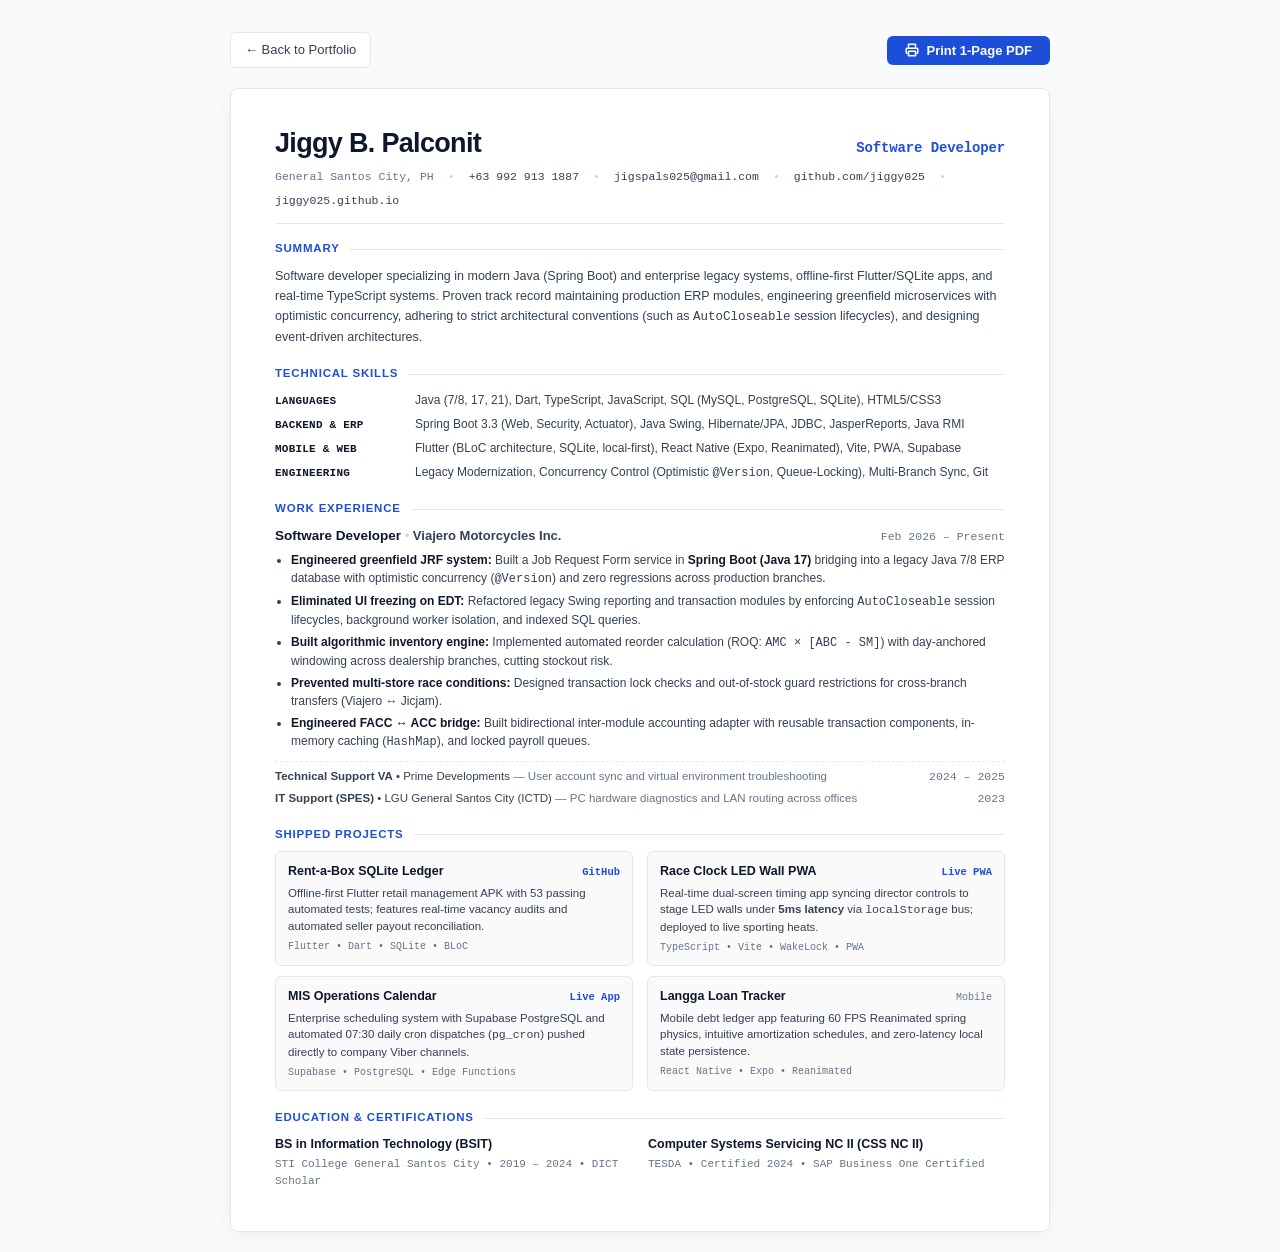
==== commit 884851a3: "style(resume): enlarge typography and balance vertical proportion to fill page cleanly" ====
--- a/resume.html
+++ b/resume.html
@@ -7,7 +7,7 @@
   <meta name="description" content="One-page resume of Jiggy B. Palconit, Software Developer specializing in Java, Spring Boot, Flutter, and TypeScript.">
   <link rel="icon" type="image/svg+xml" href="favicon.svg">
   <style>
-    /* 1-Page High-Impact Tech Resume */
+    /* 1-Page High-Impact Tech Resume — Full-Page Balanced Typography */
     * {
       box-sizing: border-box;
       margin: 0;
@@ -33,15 +33,15 @@
       background: var(--bg);
       color: var(--ink);
       font-family: var(--font-sans);
-      font-size: 11.5px;
-      line-height: 1.45;
+      font-size: 13px;
+      line-height: 1.55;
       -webkit-print-color-adjust: exact;
       print-color-adjust: exact;
       overflow-x: hidden;
     }
 
     body {
-      padding: 24px 16px;
+      padding: 32px 16px;
       display: flex;
       flex-direction: column;
       align-items: center;
@@ -50,20 +50,20 @@
     /* Top Action Bar (Screen Only) */
     .top-bar {
       width: 100%;
-      max-width: 800px;
+      max-width: 820px;
       display: flex;
       justify-content: space-between;
       align-items: center;
-      margin-bottom: 16px;
+      margin-bottom: 20px;
       gap: 12px;
     }
 
     .btn-back {
       color: var(--ink-muted);
       text-decoration: none;
-      font-size: 12px;
+      font-size: 13px;
       font-weight: 500;
-      padding: 6px 12px;
+      padding: 7px 14px;
       border-radius: 6px;
       border: 1px solid var(--border);
       background: #ffffff;
@@ -83,14 +83,14 @@
       border: none;
       background: var(--accent);
       color: #ffffff;
-      padding: 6px 16px;
-      font-size: 12px;
+      padding: 7px 18px;
+      font-size: 13px;
       font-weight: 600;
       border-radius: 6px;
       cursor: pointer;
       display: inline-flex;
       align-items: center;
-      gap: 6px;
+      gap: 8px;
       transition: background 0.15s ease;
       font-family: inherit;
     }
@@ -102,19 +102,19 @@
     /* 1-Page Paper Sheet */
     .sheet {
       width: 100%;
-      max-width: 800px;
+      max-width: 820px;
       background: var(--card-bg);
       border: 1px solid var(--border);
-      border-radius: 6px;
-      box-shadow: 0 4px 16px -2px rgba(15, 23, 42, 0.05);
-      padding: 32px 36px;
+      border-radius: 8px;
+      box-shadow: 0 4px 20px -2px rgba(15, 23, 42, 0.06);
+      padding: 40px 44px;
     }
 
     /* Header */
     .header {
-      margin-bottom: 12px;
+      margin-bottom: 16px;
       border-bottom: 1.5px solid var(--border);
-      padding-bottom: 10px;
+      padding-bottom: 14px;
     }
 
     .header-main {
@@ -126,7 +126,7 @@
     }
 
     .header-name {
-      font-size: 24px;
+      font-size: 27px;
       font-weight: 800;
       letter-spacing: -0.025em;
       color: var(--ink);
@@ -134,7 +134,7 @@
     }
 
     .header-role {
-      font-size: 13px;
+      font-size: 14px;
       font-weight: 700;
       color: var(--accent);
       font-family: var(--font-mono);
@@ -144,10 +144,10 @@
     .contact-row {
       display: flex;
       flex-wrap: wrap;
-      gap: 4px 12px;
-      font-size: 10.5px;
+      gap: 6px 14px;
+      font-size: 11.5px;
       color: var(--ink-subtle);
-      margin-top: 6px;
+      margin-top: 8px;
       font-family: var(--font-mono);
     }
 
@@ -167,19 +167,19 @@
 
     /* Section Structure */
     .section {
-      margin-bottom: 12px;
+      margin-bottom: 18px;
     }
 
     .section-title {
-      font-size: 10.5px;
+      font-size: 11.5px;
       font-weight: 800;
       text-transform: uppercase;
-      letter-spacing: 0.06em;
+      letter-spacing: 0.07em;
       color: var(--accent);
-      margin-bottom: 6px;
+      margin-bottom: 8px;
       display: flex;
       align-items: center;
-      gap: 8px;
+      gap: 10px;
     }
 
     .section-title::after {
@@ -189,17 +189,24 @@
       background: var(--border);
     }
 
-    /* Skills: Tight matrix */
+    /* Summary */
+    .summary-text {
+      font-size: 12.5px;
+      color: var(--ink-muted);
+      line-height: 1.6;
+    }
+
+    /* Skills: Readable matrix */
     .skills-table {
       display: grid;
-      gap: 3px;
-      font-size: 10.5px;
+      gap: 5px;
+      font-size: 12px;
     }
 
     .skills-row {
       display: grid;
-      grid-template-columns: 110px minmax(0, 1fr);
-      gap: 8px;
+      grid-template-columns: 130px minmax(0, 1fr);
+      gap: 10px;
       align-items: baseline;
     }
 
@@ -207,58 +214,62 @@
       font-weight: 700;
       color: var(--ink);
       font-family: var(--font-mono);
-      font-size: 10px;
+      font-size: 11px;
       text-transform: uppercase;
       letter-spacing: 0.02em;
     }
 
     .skills-body {
       color: var(--ink-muted);
-      line-height: 1.4;
+      line-height: 1.5;
     }
 
     /* Experience */
     .role-block {
-      margin-bottom: 8px;
+      margin-bottom: 10px;
     }
 
     .role-header {
       display: flex;
       justify-content: space-between;
       align-items: baseline;
-      margin-bottom: 2px;
+      margin-bottom: 4px;
     }
 
     .role-title {
-      font-size: 12px;
+      font-size: 13.5px;
       font-weight: 700;
       color: var(--ink);
     }
 
     .role-company {
+      font-size: 13px;
+      font-weight: 600;
+      color: var(--ink-muted);
+    }
+
+    .role-date {
+      font-family: var(--font-mono);
       font-size: 11.5px;
-      font-weight: 600;
-      color: var(--ink-muted);
-    }
-
-    .role-date {
-      font-family: var(--font-mono);
-      font-size: 10.5px;
       color: var(--ink-subtle);
       white-space: nowrap;
     }
 
     .role-bullets {
       list-style-type: disc;
-      padding-left: 14px;
-      margin-top: 2px;
+      padding-left: 16px;
+      margin-top: 4px;
     }
 
     .role-bullets li {
-      font-size: 10.5px;
-      color: var(--ink-muted);
-      margin-bottom: 2.5px;
-      line-height: 1.4;
+      font-size: 12px;
+      color: var(--ink-muted);
+      margin-bottom: 4px;
+      line-height: 1.5;
+    }
+
+    .role-bullets li:last-child {
+      margin-bottom: 0;
     }
 
     .role-bullets strong {
@@ -269,10 +280,12 @@
     /* Prior Experience (1-line compact) */
     .prior-list {
       display: grid;
-      gap: 2px;
-      font-size: 10.5px;
-      color: var(--ink-muted);
-      margin-top: 2px;
+      gap: 4px;
+      font-size: 11.5px;
+      color: var(--ink-muted);
+      margin-top: 6px;
+      padding-top: 6px;
+      border-top: 1px dashed var(--border);
     }
 
     .prior-item {
@@ -285,17 +298,17 @@
       color: var(--ink-subtle);
     }
 
-    /* Projects: 2-column compact grid */
+    /* Projects: 2-column readable grid */
     .projects-grid {
       display: grid;
       grid-template-columns: repeat(2, minmax(0, 1fr));
-      gap: 8px 12px;
+      gap: 10px 14px;
     }
 
     .proj-item {
       border: 1px solid var(--border);
-      border-radius: 5px;
-      padding: 7px 10px;
+      border-radius: 6px;
+      padding: 10px 12px;
       background: #fafafa;
     }
 
@@ -303,18 +316,18 @@
       display: flex;
       justify-content: space-between;
       align-items: baseline;
-      margin-bottom: 2px;
+      margin-bottom: 3px;
     }
 
     .proj-name {
       font-weight: 700;
-      font-size: 11px;
+      font-size: 12.5px;
       color: var(--ink);
     }
 
     .proj-link {
       font-family: var(--font-mono);
-      font-size: 9.5px;
+      font-size: 10.5px;
       color: var(--accent);
       text-decoration: none;
       font-weight: 600;
@@ -325,15 +338,15 @@
     }
 
     .proj-desc {
+      font-size: 11.5px;
+      color: var(--ink-muted);
+      line-height: 1.45;
+      margin-bottom: 4px;
+    }
+
+    .proj-tech {
+      font-family: var(--font-mono);
       font-size: 10px;
-      color: var(--ink-muted);
-      line-height: 1.35;
-      margin-bottom: 3px;
-    }
-
-    .proj-tech {
-      font-family: var(--font-mono);
-      font-size: 9px;
       color: var(--ink-subtle);
     }
 
@@ -341,19 +354,21 @@
     .edu-row {
       display: grid;
       grid-template-columns: minmax(0, 1fr) minmax(0, 1fr);
-      gap: 6px 16px;
-      font-size: 10.5px;
+      gap: 8px 16px;
+      font-size: 12px;
     }
 
     .edu-entry-title {
       font-weight: 700;
       color: var(--ink);
+      font-size: 12.5px;
     }
 
     .edu-entry-sub {
       color: var(--ink-subtle);
-      font-size: 10px;
-      font-family: var(--font-mono);
+      font-size: 11px;
+      font-family: var(--font-mono);
+      margin-top: 2px;
     }
 
     /* Print Optimization: Strict 1-Page A4 */
@@ -381,13 +396,22 @@
         background: #ffffff;
       }
 
+      .section {
+        margin-bottom: 14px;
+      }
+
       .proj-item {
         background: transparent;
         border: 1px solid var(--border);
-      }
-    }
-
-    @media (max-width: 600px) {
+        padding: 8px 10px;
+      }
+
+      .role-bullets li {
+        margin-bottom: 3px;
+      }
+    }
+
+    @media (max-width: 640px) {
       .projects-grid, .edu-row {
         grid-template-columns: minmax(0, 1fr);
       }
@@ -396,7 +420,7 @@
         gap: 2px;
       }
       .sheet {
-        padding: 20px 16px;
+        padding: 24px 18px;
       }
     }
   </style>
@@ -409,7 +433,7 @@
       &larr; Back to Portfolio
     </a>
     <button type="button" class="btn-print" onclick="window.print()">
-      <svg width="13" height="13" viewBox="0 0 24 24" fill="none" stroke="currentColor" stroke-width="2.5" stroke-linecap="round" stroke-linejoin="round" aria-hidden="true">
+      <svg width="14" height="14" viewBox="0 0 24 24" fill="none" stroke="currentColor" stroke-width="2.5" stroke-linecap="round" stroke-linejoin="round" aria-hidden="true">
         <polyline points="6 9 6 2 18 2 18 9"></polyline>
         <path d="M6 18H4a2 2 0 0 1-2-2v-5a2 2 0 0 1 2-2h16a2 2 0 0 1 2 2v5a2 2 0 0 1-2 2h-2"></path>
         <rect x="6" y="14" width="12" height="8"></rect>
@@ -440,6 +464,14 @@
       </div>
     </header>
 
+    <!-- Professional Summary -->
+    <section class="section">
+      <h2 class="section-title">Summary</h2>
+      <p class="summary-text">
+        Software developer specializing in modern Java (Spring Boot) and enterprise legacy systems, offline-first Flutter/SQLite apps, and real-time TypeScript systems. Proven track record maintaining production ERP modules, engineering greenfield microservices with optimistic concurrency, adhering to strict architectural conventions (such as <code>AutoCloseable</code> session lifecycles), and designing event-driven architectures.
+      </p>
+    </section>
+
     <!-- Technical Skills -->
     <section class="section">
       <h2 class="section-title">Technical Skills</h2>
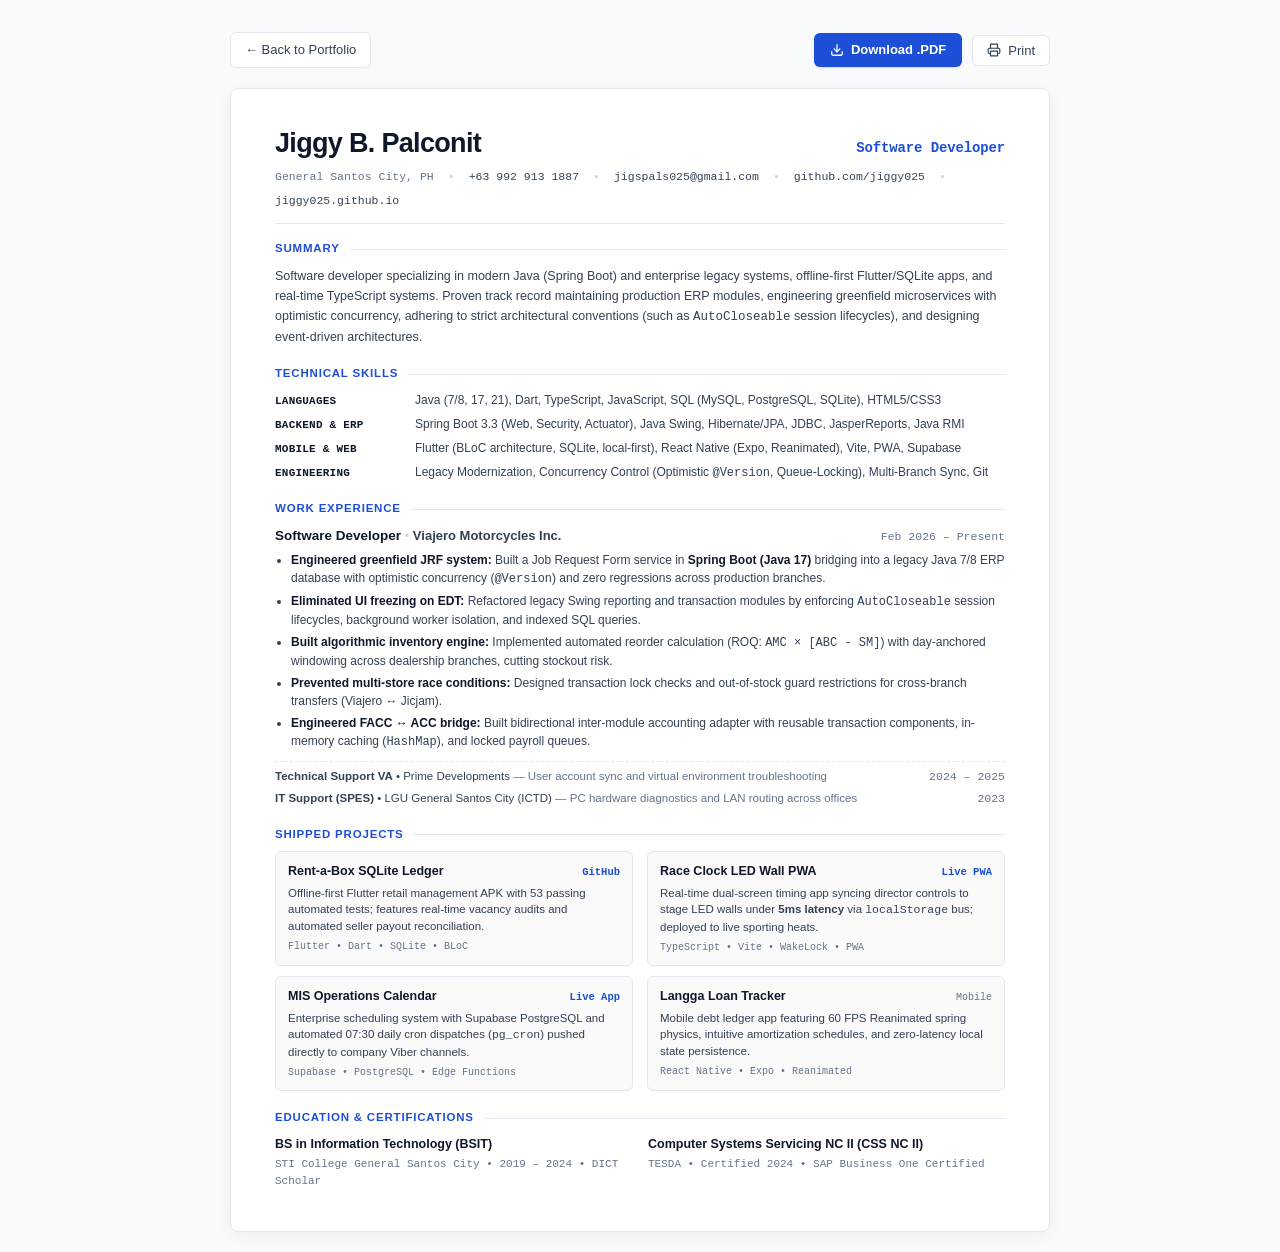
==== commit 3affb275: "feat(resume): add 1-click Download .PDF option and headless export script" ====
--- a/resume.html
+++ b/resume.html
@@ -78,25 +78,51 @@
       border-color: #cbd5e1;
     }
 
+    .top-actions {
+      display: flex;
+      align-items: center;
+      gap: 10px;
+    }
+
+    .btn-download {
+      color: #ffffff;
+      background: var(--accent);
+      text-decoration: none;
+      font-size: 13px;
+      font-weight: 600;
+      padding: 7px 16px;
+      border-radius: 6px;
+      display: inline-flex;
+      align-items: center;
+      gap: 7px;
+      transition: background 0.15s ease;
+      box-shadow: 0 1px 2px rgba(29, 78, 216, 0.2);
+    }
+
+    .btn-download:hover {
+      background: var(--accent-hover);
+    }
+
     .btn-print {
       appearance: none;
-      border: none;
-      background: var(--accent);
-      color: #ffffff;
-      padding: 7px 18px;
+      border: 1px solid var(--border);
+      background: #ffffff;
+      color: var(--ink-muted);
+      padding: 7px 14px;
       font-size: 13px;
-      font-weight: 600;
+      font-weight: 500;
       border-radius: 6px;
       cursor: pointer;
       display: inline-flex;
       align-items: center;
-      gap: 8px;
-      transition: background 0.15s ease;
+      gap: 7px;
+      transition: all 0.15s ease;
       font-family: inherit;
     }
 
     .btn-print:hover {
-      background: var(--accent-hover);
+      color: var(--accent);
+      border-color: #cbd5e1;
     }
 
     /* 1-Page Paper Sheet */
@@ -432,14 +458,24 @@
     <a href="index.html" class="btn-back">
       &larr; Back to Portfolio
     </a>
-    <button type="button" class="btn-print" onclick="window.print()">
-      <svg width="14" height="14" viewBox="0 0 24 24" fill="none" stroke="currentColor" stroke-width="2.5" stroke-linecap="round" stroke-linejoin="round" aria-hidden="true">
-        <polyline points="6 9 6 2 18 2 18 9"></polyline>
-        <path d="M6 18H4a2 2 0 0 1-2-2v-5a2 2 0 0 1 2-2h16a2 2 0 0 1 2 2v5a2 2 0 0 1-2 2h-2"></path>
-        <rect x="6" y="14" width="12" height="8"></rect>
-      </svg>
-      Print 1-Page PDF
-    </button>
+    <div class="top-actions">
+      <a href="resume.pdf" download="Jiggy-Palconit-Resume.pdf" class="btn-download">
+        <svg width="14" height="14" viewBox="0 0 24 24" fill="none" stroke="currentColor" stroke-width="2.2" stroke-linecap="round" stroke-linejoin="round" aria-hidden="true">
+          <path d="M21 15v4a2 2 0 0 1-2 2H5a2 2 0 0 1-2-2v-4"></path>
+          <polyline points="7 10 12 15 17 10"></polyline>
+          <line x1="12" y1="15" x2="12" y2="3"></line>
+        </svg>
+        Download .PDF
+      </a>
+      <button type="button" class="btn-print" onclick="window.print()">
+        <svg width="14" height="14" viewBox="0 0 24 24" fill="none" stroke="currentColor" stroke-width="2" stroke-linecap="round" stroke-linejoin="round" aria-hidden="true">
+          <polyline points="6 9 6 2 18 2 18 9"></polyline>
+          <path d="M6 18H4a2 2 0 0 1-2-2v-5a2 2 0 0 1 2-2h16a2 2 0 0 1 2 2v5a2 2 0 0 1-2 2h-2"></path>
+          <rect x="6" y="14" width="12" height="8"></rect>
+        </svg>
+        Print
+      </button>
+    </div>
   </div>
 
   <!-- 1-Page Sheet -->
